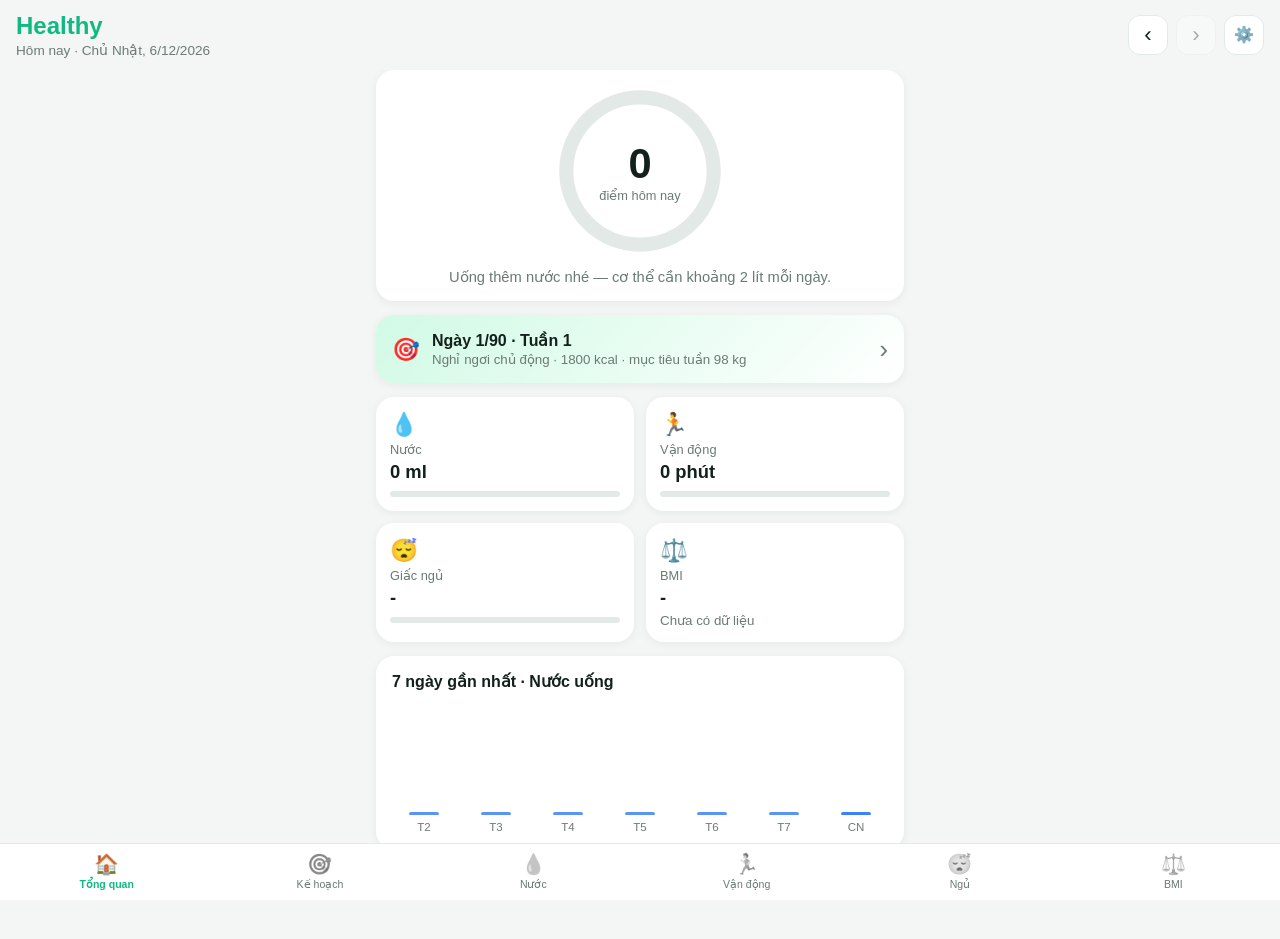
==== index.html @ bb2e5ca6 "Đồng bộ Google Sheets và sửa lỗi tab Kế hoạch trống do cache - Thêm js/sync.js: tự gửi dữ liệu từng " ====
<!doctype html>
<html lang="vi">
<head>
  <meta charset="utf-8">
  <meta name="viewport" content="width=device-width, initial-scale=1, viewport-fit=cover">
  <meta name="theme-color" content="#10b981">
  <meta name="description" content="Healthy - theo dõi nước uống, cân nặng, vận động và giấc ngủ mỗi ngày">
  <meta name="apple-mobile-web-app-capable" content="yes">
  <meta name="apple-mobile-web-app-status-bar-style" content="default">
  <meta name="apple-mobile-web-app-title" content="Healthy">
  <title>Healthy</title>
  <link rel="manifest" href="manifest.json">
  <link rel="icon" href="icons/icon.svg" type="image/svg+xml">
  <link rel="apple-touch-icon" href="icons/icon-192.png">
  <link rel="stylesheet" href="css/style.css?v=3">
</head>
<body>
  <header class="topbar">
    <div>
      <h1>Healthy</h1>
      <p id="today-label" class="muted"></p>
    </div>
    <div class="date-nav">
      <button class="icon-btn" id="prev-day" aria-label="Ngày trước">‹</button>
      <button class="icon-btn" id="next-day" aria-label="Ngày sau">›</button>
      <button class="icon-btn small-icon" data-go="settings" aria-label="Cài đặt">⚙️</button>
    </div>
  </header>

  <main>
    <!-- Tổng quan -->
    <section class="view active" id="view-home">
      <div class="card hero">
        <div class="ring-wrap">
          <svg viewBox="0 0 120 120" class="ring">
            <circle cx="60" cy="60" r="52" class="ring-bg"/>
            <circle cx="60" cy="60" r="52" class="ring-fg" id="score-ring"/>
          </svg>
          <div class="ring-text">
            <strong id="score-value">0</strong>
            <span>điểm hôm nay</span>
          </div>
        </div>
        <p id="score-tip" class="tip"></p>
      </div>

      <button class="card plan-card" data-go="plan">
        <span class="stat-icon">🎯</span>
        <div>
          <strong id="home-plan-title">Kế hoạch 90 ngày</strong>
          <small class="muted" id="home-plan-detail"></small>
        </div>
        <span class="chev">›</span>
      </button>

      <div class="grid">
        <button class="stat" data-go="water">
          <span class="stat-icon">💧</span>
          <span class="stat-label">Nước</span>
          <strong id="home-water">0 ml</strong>
          <div class="bar"><i id="home-water-bar"></i></div>
        </button>
        <button class="stat" data-go="activity">
          <span class="stat-icon">🏃</span>
          <span class="stat-label">Vận động</span>
          <strong id="home-activity">0 phút</strong>
          <div class="bar"><i id="home-activity-bar"></i></div>
        </button>
        <button class="stat" data-go="sleep">
          <span class="stat-icon">😴</span>
          <span class="stat-label">Giấc ngủ</span>
          <strong id="home-sleep">-</strong>
          <div class="bar"><i id="home-sleep-bar"></i></div>
        </button>
        <button class="stat" data-go="weight">
          <span class="stat-icon">⚖️</span>
          <span class="stat-label">BMI</span>
          <strong id="home-bmi">-</strong>
          <small id="home-bmi-label" class="muted"></small>
        </button>
      </div>

      <div class="card">
        <h2>7 ngày gần nhất · Nước uống</h2>
        <div class="week" id="week-chart"></div>
      </div>
    </section>

    <!-- Kế hoạch 90 ngày -->
    <section class="view" id="view-plan">
      <div class="card plan-hero">
        <div class="plan-top">
          <div>
            <strong id="plan-header"></strong>
            <div class="muted small" id="plan-phase"></div>
          </div>
          <div class="plan-goal">
            <span class="muted small">Mục tiêu tuần</span>
            <strong id="plan-week-target"></strong>
          </div>
        </div>
        <div class="bar"><i id="plan-progress"></i></div>
        <div class="kpis">
          <div><strong id="plan-kcal"></strong><span>kcal/ngày</span></div>
          <div><strong id="plan-protein"></strong><span>đạm</span></div>
          <div><strong id="plan-steps"></strong><span>bước/ngày</span></div>
        </div>
        <p class="focus" id="plan-focus"></p>
        <p class="status" id="plan-status"></p>
      </div>

      <div class="seg">
        <button data-sub="today" class="active">Hôm nay</button>
        <button data-sub="menu">Thực đơn</button>
        <button data-sub="road">Lộ trình</button>
        <button data-sub="heel">Gót chân</button>
        <button data-sub="setup">Thiết lập</button>
      </div>

      <div class="sub" id="sub-today">
        <div class="card">
          <h2 id="plan-workout-title"></h2>
          <div id="plan-workout"></div>
        </div>
        <div class="card">
          <h2>Thực đơn hôm nay <span class="muted small" id="plan-menu-sum"></span></h2>
          <p class="muted small">Chạm vào bữa ăn để đánh dấu đã ăn.</p>
          <div id="plan-menu"></div>
        </div>
      </div>

      <div class="sub" id="sub-menu" hidden>
        <div class="card">
          <div class="chips" id="menu-days"></div>
          <p class="muted small" id="menu-week-sum"></p>
          <div id="menu-week"></div>
        </div>
        <div class="card">
          <h2>Mẹo ăn uống</h2>
          <ul class="tips">
            <li><strong>Đong cơm:</strong> 1 bát con vơi ≈ 100 g, 1 bát con đầy ≈ 150 g cơm chín. Lượng tinh bột tự giảm theo từng giai đoạn.</li>
            <li><strong>Đổi món tương đương (~23 g đạm):</strong> 100 g ức gà = 110 g thịt heo nạc = 150 g cá basa = 90 g cá ngừ hộp = 100 g tôm = 280 g đậu phụ.</li>
            <li><strong>Rau:</strong> ăn thoải mái, nên có rau trong mọi bữa chính để no lâu.</li>
            <li><strong>Cách nấu:</strong> luộc, hấp, kho nhạt, áp chảo ít dầu. Tránh chiên rán, mỡ, da gà, nước sốt ngọt.</li>
            <li><strong>Đồ uống:</strong> 2,5–3 lít nước/ngày. Trà, cà phê đen không đường được. Bỏ nước ngọt, trà sữa, bia rượu.</li>
            <li><strong>Muối:</strong> hạn chế nước chấm, mì gói, đồ hộp mặn — giúp giảm tích nước, cân nặng ổn định hơn.</li>
            <li><strong>Đói giữa bữa:</strong> dưa leo, cà chua, rau luộc, trà không đường.</li>
          </ul>
        </div>
      </div>

      <div class="sub" id="sub-road" hidden>
        <div class="card">
          <h2>Lộ trình cân nặng</h2>
          <canvas id="plan-chart" height="200"></canvas>
          <div class="legend small"><span><i class="dash"></i>Kế hoạch</span><span><i class="solid"></i>Thực tế</span></div>
        </div>
        <div class="card">
          <h2>Mục tiêu từng tuần</h2>
          <ul class="weeks" id="road-table"></ul>
        </div>
      </div>

      <div class="sub" id="sub-heel" hidden>
        <div class="card">
          <h2>Chăm sóc gót chân · mỗi ngày</h2>
          <p class="muted small">Làm buổi sáng khi vừa ngủ dậy và sau buổi tập. Chạm để đánh dấu.</p>
          <ul class="ex-list" id="heel-list"></ul>
        </div>
        <div class="card">
          <h2>Nguyên tắc khi bị viêm gót chân</h2>
          <ul class="tips">
            <li>Luôn đi giày/dép có đệm gót, kể cả trong nhà. Không đi chân đất trên sàn cứng.</li>
            <li>Không nhảy, không chạy trong 90 ngày này. Mọi bài cardio đều có một chân chạm sàn.</li>
            <li>Tập trên thảm. Đau ≤ 3/10 và sáng hôm sau không nặng hơn thì tiếp tục.</li>
            <li>Đau &gt; 3/10 hoặc sáng hôm sau đau hơn: giảm bước chân 30–50%, đổi bài đứng sang bài nằm/ngồi.</li>
            <li>Chườm đá 10–15 phút sau khi đi bộ nhiều.</li>
            <li>Giảm cân sẽ giảm tải cho gót chân — cơn đau thường đỡ dần theo cân nặng.</li>
            <li><strong>Đi khám</strong> nếu đau không đỡ sau 2–3 tuần, sưng nóng đỏ, tê bì hoặc đau cả khi nghỉ.</li>
          </ul>
        </div>
      </div>

      <div class="sub" id="sub-setup" hidden>
        <div class="card">
          <h2>Thông tin của bạn</h2>
          <form id="plan-form" class="form">
            <label>Ngày bắt đầu
              <input type="date" name="start" required>
            </label>
            <div class="row">
              <label>Giới tính
                <select name="sex"><option value="male">Nam</option><option value="female">Nữ</option></select>
              </label>
              <label>Tuổi
                <input type="number" name="age" min="15" max="90" inputmode="numeric" required>
              </label>
            </div>
            <div class="row">
              <label>Chiều cao (cm)
                <input type="number" name="height" min="120" max="230" step="0.1" inputmode="decimal" required>
              </label>
              <label>Cân lúc bắt đầu (kg)
                <input type="number" name="weight" min="35" max="300" step="0.1" inputmode="decimal" required>
              </label>
            </div>
            <label>Mục tiêu sau 90 ngày (kg)
              <input type="number" name="goal" min="35" max="300" step="0.1" inputmode="decimal" required>
            </label>
            <button class="btn primary block" type="submit">Cập nhật kế hoạch</button>
          </form>
        </div>
        <div class="card">
          <h2>Chỉ số tính toán</h2>
          <ul class="list" id="plan-calc"></ul>
          <p class="warn" id="plan-pace-warn" hidden>⚠️ Mục tiêu này cần giảm hơn 1,2% cân nặng mỗi tuần. Calo sẽ không xuống dưới mức an toàn, nên có thể không đạt kịp — hãy chọn mục tiêu thực tế hơn.</p>
        </div>
        <div class="card">
          <h2>An toàn</h2>
          <ul class="tips">
            <li>Nên kiểm tra sức khỏe trước khi bắt đầu (huyết áp, đường huyết, mỡ máu).</li>
            <li>Không ăn dưới 1.500 kcal (nam) / 1.200 kcal (nữ) khi không có bác sĩ theo dõi — dễ mất cơ, mệt, rụng tóc và tăng nguy cơ sỏi mật.</li>
            <li>Dừng tập và đi khám nếu đau ngực, chóng mặt, khó thở bất thường hoặc tim đập loạn.</li>
            <li>2 tuần đầu thường giảm nhanh 2–4 kg (chủ yếu là nước) — sau đó chậm lại là bình thường.</li>
          </ul>
        </div>
      </div>
    </section>

    <!-- Nước -->
    <section class="view" id="view-water">
      <div class="card center">
        <div class="glass">
          <div class="glass-fill" id="glass-fill"></div>
          <div class="glass-text">
            <strong id="water-total">0</strong>
            <span>/ <span id="water-goal">2000</span> ml</span>
          </div>
        </div>
        <div class="btn-row">
          <button class="btn" data-water="150">+150 ml</button>
          <button class="btn primary" data-water="250">+250 ml</button>
          <button class="btn" data-water="500">+500 ml</button>
        </div>
        <button class="btn ghost" id="water-undo">Hoàn tác lần cuối</button>
      </div>
      <div class="card">
        <h2>Lịch sử hôm nay</h2>
        <ul class="list" id="water-log"></ul>
      </div>
    </section>

    <!-- Vận động -->
    <section class="view" id="view-activity">
      <div class="card">
        <h2>Thêm hoạt động</h2>
        <form id="activity-form" class="form">
          <label>Loại
            <select name="type" id="activity-type">
              <option value="walk" data-met="3.5">🚶 Đi bộ</option>
              <option value="run" data-met="8">🏃 Chạy bộ</option>
              <option value="bike" data-met="6">🚴 Đạp xe</option>
              <option value="swim" data-met="7">🏊 Bơi</option>
              <option value="yoga" data-met="2.5">🧘 Yoga</option>
              <option value="gym" data-met="5">🏋️ Tập gym</option>
              <option value="home" data-met="5">🔥 Tập tại nhà</option>
            </select>
          </label>
          <label>Thời gian (phút)
            <input type="number" name="minutes" min="1" max="600" value="30" inputmode="numeric" required>
          </label>
          <button class="btn primary block" type="submit">Lưu hoạt động</button>
        </form>
      </div>
      <div class="card">
        <h2>Hôm nay <span class="muted" id="activity-summary"></span></h2>
        <ul class="list" id="activity-log"></ul>
      </div>
    </section>

    <!-- Giấc ngủ -->
    <section class="view" id="view-sleep">
      <div class="card">
        <h2>Giấc ngủ đêm qua</h2>
        <form id="sleep-form" class="form">
          <div class="row">
            <label>Đi ngủ
              <input type="time" name="bed" value="23:00" required>
            </label>
            <label>Thức dậy
              <input type="time" name="wake" value="06:30" required>
            </label>
          </div>
          <label>Chất lượng
            <div class="quality" id="sleep-quality">
              <button type="button" data-q="1">😫</button>
              <button type="button" data-q="2">😕</button>
              <button type="button" data-q="3" class="on">😐</button>
              <button type="button" data-q="4">🙂</button>
              <button type="button" data-q="5">😄</button>
            </div>
          </label>
          <button class="btn primary block" type="submit">Lưu giấc ngủ</button>
        </form>
        <p class="tip" id="sleep-result"></p>
      </div>
    </section>

    <!-- Cân nặng -->
    <section class="view" id="view-weight">
      <div class="card">
        <h2>Cân nặng & BMI</h2>
        <form id="weight-form" class="form">
          <div class="row">
            <label>Chiều cao (cm)
              <input type="number" name="height" min="80" max="250" step="0.1" inputmode="decimal" required>
            </label>
            <label>Cân nặng (kg)
              <input type="number" name="weight" min="20" max="300" step="0.1" inputmode="decimal" required>
            </label>
          </div>
          <button class="btn primary block" type="submit">Lưu hôm nay</button>
        </form>
        <div class="bmi-box" id="bmi-box" hidden>
          <strong id="bmi-value"></strong>
          <span id="bmi-label"></span>
          <div class="bmi-scale"><i id="bmi-marker"></i></div>
          <div class="bmi-legend"><span>Gầy</span><span>Bình thường</span><span>Thừa cân</span><span>Béo phì</span></div>
        </div>
      </div>
      <div class="card">
        <h2>Biểu đồ cân nặng</h2>
        <canvas id="weight-chart" height="180"></canvas>
        <p class="muted small" id="weight-empty">Chưa có dữ liệu. Hãy lưu cân nặng đầu tiên.</p>
      </div>
    </section>

    <!-- Cài đặt -->
    <section class="view" id="view-settings">
      <div class="card">
        <h2>Mục tiêu mỗi ngày</h2>
        <form id="settings-form" class="form">
          <label>Nước uống (ml)
            <input type="number" name="waterGoal" min="500" max="6000" step="50" inputmode="numeric">
          </label>
          <label>Vận động (phút)
            <input type="number" name="activityGoal" min="5" max="300" inputmode="numeric">
          </label>
          <label>Giấc ngủ (giờ)
            <input type="number" name="sleepGoal" min="4" max="12" step="0.5" inputmode="decimal">
          </label>
          <button class="btn primary block" type="submit">Lưu mục tiêu</button>
        </form>
      </div>
      <div class="card">
        <h2>Google Sheets</h2>
        <p class="muted small">Tự động ghi dữ liệu mỗi ngày (cân nặng, nước, vận động, giấc ngủ, kế hoạch) vào Google Sheet của bạn.</p>
        <form id="sync-form" class="form">
          <label>URL Web App (Apps Script)
            <input type="url" name="url" placeholder="https://script.google.com/macros/s/…/exec" autocomplete="off">
          </label>
          <label>Mã bảo mật
            <input type="text" name="token" autocomplete="off" autocapitalize="off" spellcheck="false">
          </label>
          <label class="inline"><input type="checkbox" name="auto" checked> Tự động đồng bộ khi có thay đổi</label>
          <button class="btn primary block" type="submit">Lưu &amp; kiểm tra kết nối</button>
        </form>
        <div class="btn-row sync-actions" id="sync-actions" hidden>
          <button class="btn" id="sync-all">Đồng bộ toàn bộ</button>
          <button class="btn ghost" id="sync-off">Ngắt kết nối</button>
        </div>
        <p class="status" id="sync-status"></p>
      </div>
      <div class="card">
        <h2>Dữ liệu</h2>
        <p class="muted small">Dữ liệu chỉ lưu trên trình duyệt của thiết bị này.</p>
        <div class="btn-row">
          <button class="btn" id="export-btn">Xuất JSON</button>
          <label class="btn">Nhập JSON<input type="file" id="import-file" accept="application/json" hidden></label>
          <button class="btn danger" id="reset-btn">Xóa hết</button>
        </div>
      </div>
    </section>
  </main>

  <nav class="tabbar">
    <button data-go="home" class="active"><span>🏠</span>Tổng quan</button>
    <button data-go="plan"><span>🎯</span>Kế hoạch</button>
    <button data-go="water"><span>💧</span>Nước</button>
    <button data-go="activity"><span>🏃</span>Vận động</button>
    <button data-go="sleep"><span>😴</span>Ngủ</button>
    <button data-go="weight"><span>⚖️</span>BMI</button>
  </nav>

  <div class="toast" id="toast"></div>

  <script src="js/plan-data.js?v=3"></script>
  <script src="js/app.js?v=3"></script>
  <script src="js/plan.js?v=3"></script>
  <script src="js/sync.js?v=3"></script>
</body>
</html>
---- css/style.css ----
:root {
  --bg: #f3f6f5;
  --card: #ffffff;
  --text: #13201b;
  --muted: #6b7a74;
  --line: #e3e9e6;
  --primary: #10b981;
  --primary-soft: #d1fae5;
  --water: #3b82f6;
  --danger: #ef4444;
  --shadow: 0 2px 10px rgba(15, 40, 30, .06);
  --radius: 18px;
  color-scheme: light;
}

@media (prefers-color-scheme: dark) {
  :root {
    --bg: #0d1412;
    --card: #17211e;
    --text: #e8f0ec;
    --muted: #8fa29a;
    --line: #26332f;
    --primary-soft: #0f3a2c;
    --shadow: none;
    color-scheme: dark;
  }
}

* { box-sizing: border-box; -webkit-tap-highlight-color: transparent; }

html, body { margin: 0; }

body {
  font-family: -apple-system, BlinkMacSystemFont, "Segoe UI", Roboto, "Helvetica Neue", Arial, sans-serif;
  background: var(--bg);
  color: var(--text);
  min-height: 100vh;
  padding-bottom: calc(76px + env(safe-area-inset-bottom));
}

h1 { margin: 0; font-size: 1.5rem; color: var(--primary); }
h2 { margin: 0 0 12px; font-size: 1rem; }
.muted { color: var(--muted); }
.small { font-size: .85rem; }

.topbar {
  position: sticky; top: 0; z-index: 5;
  display: flex; justify-content: space-between; align-items: center;
  padding: calc(12px + env(safe-area-inset-top)) 16px 12px;
  background: var(--bg);
}
.topbar p { margin: 2px 0 0; font-size: .85rem; }
.date-nav { display: flex; gap: 8px; }
.icon-btn {
  width: 40px; height: 40px; border-radius: 12px; border: 1px solid var(--line);
  background: var(--card); color: var(--text); font-size: 1.4rem; line-height: 1; cursor: pointer;
}
.icon-btn:disabled { opacity: .35; }

main { max-width: 560px; margin: 0 auto; padding: 0 16px; }

.view { display: none; animation: fade .2s ease; }
.view.active { display: block; }
@keyframes fade { from { opacity: 0; transform: translateY(4px); } to { opacity: 1; transform: none; } }

.card {
  background: var(--card); border-radius: var(--radius); padding: 16px;
  margin-bottom: 14px; box-shadow: var(--shadow);
}
.center { text-align: center; }

/* Hero ring */
.hero { display: flex; flex-direction: column; align-items: center; }
.ring-wrap { position: relative; width: 170px; height: 170px; }
.ring { width: 100%; height: 100%; transform: rotate(-90deg); }
.ring circle { fill: none; stroke-width: 10; stroke-linecap: round; }
.ring-bg { stroke: var(--line); }
.ring-fg { stroke: var(--primary); stroke-dasharray: 326.7; stroke-dashoffset: 326.7; transition: stroke-dashoffset .6s ease; }
.ring-text { position: absolute; inset: 0; display: flex; flex-direction: column; align-items: center; justify-content: center; }
.ring-text strong { font-size: 2.6rem; }
.ring-text span { font-size: .8rem; color: var(--muted); }
.tip { margin: 12px 0 0; text-align: center; color: var(--muted); font-size: .92rem; }

/* Stats grid */
.grid { display: grid; grid-template-columns: 1fr 1fr; gap: 12px; margin-bottom: 14px; }
.stat {
  display: flex; flex-direction: column; align-items: flex-start; gap: 4px; text-align: left;
  background: var(--card); color: var(--text); border: 0; border-radius: var(--radius);
  padding: 14px; box-shadow: var(--shadow); font: inherit; cursor: pointer;
}
.stat-icon { font-size: 1.4rem; }
.stat-label { font-size: .8rem; color: var(--muted); }
.stat strong { font-size: 1.15rem; }
.bar { width: 100%; height: 6px; background: var(--line); border-radius: 6px; overflow: hidden; margin-top: 4px; }
.bar i { display: block; height: 100%; width: 0; background: var(--primary); border-radius: 6px; transition: width .5s ease; }
#home-water-bar { background: var(--water); }

/* Week chart */
.week { display: flex; align-items: flex-end; gap: 8px; height: 130px; }
.week .col { flex: 1; display: flex; flex-direction: column; align-items: center; gap: 6px; height: 100%; justify-content: flex-end; }
.week .col i { width: 100%; max-width: 30px; background: var(--water); opacity: .85; border-radius: 6px 6px 3px 3px; min-height: 3px; transition: height .5s ease; }
.week .col.today i { opacity: 1; }
.week .col span { font-size: .72rem; color: var(--muted); }
.week .col.goal i { background: var(--primary); }

/* Water glass */
.glass {
  position: relative; width: 150px; height: 200px; margin: 6px auto 18px;
  border: 4px solid var(--water); border-top: 0; border-radius: 0 0 26px 26px; overflow: hidden;
}
.glass-fill {
  position: absolute; bottom: 0; left: 0; right: 0; height: 0;
  background: linear-gradient(180deg, #60a5fa, var(--water)); transition: height .6s ease;
}
.glass-text { position: absolute; inset: 0; display: flex; flex-direction: column; align-items: center; justify-content: center; }
.glass-text strong { font-size: 2rem; }
.glass-text span { font-size: .85rem; }

/* Buttons & forms */
.btn-row { display: flex; gap: 8px; justify-content: center; flex-wrap: wrap; margin-bottom: 10px; }
.btn {
  border: 1px solid var(--line); background: var(--card); color: var(--text);
  padding: 12px 16px; border-radius: 14px; font: inherit; font-weight: 600; cursor: pointer;
}
.btn:active { transform: scale(.97); }
.btn.primary { background: var(--primary); border-color: var(--primary); color: #fff; }
.btn.danger { color: var(--danger); }
.btn.ghost { border: 0; background: none; color: var(--muted); font-weight: 500; }
.btn.block { width: 100%; }

.form { display: flex; flex-direction: column; gap: 12px; }
.form label { display: flex; flex-direction: column; gap: 6px; font-size: .85rem; color: var(--muted); flex: 1; }
.form .row { display: flex; gap: 12px; }
input, select {
  width: 100%; padding: 12px; border-radius: 12px; border: 1px solid var(--line);
  background: var(--bg); color: var(--text); font: inherit; font-size: 16px;
}
input:focus, select:focus { outline: 2px solid var(--primary); outline-offset: 0; }

.quality { display: flex; justify-content: space-between; gap: 6px; }
.quality button {
  flex: 1; font-size: 1.6rem; padding: 8px 0; border-radius: 12px;
  border: 1px solid var(--line); background: var(--bg); cursor: pointer; filter: grayscale(1); opacity: .6;
}
.quality button.on { filter: none; opacity: 1; border-color: var(--primary); background: var(--primary-soft); }

/* Lists */
.list { list-style: none; margin: 0; padding: 0; }
.list li { display: flex; justify-content: space-between; align-items: center; padding: 10px 0; border-bottom: 1px solid var(--line); }
.list li:last-child { border-bottom: 0; }
.list .del { border: 0; background: none; color: var(--muted); font-size: 1.1rem; cursor: pointer; padding: 4px 8px; }
.list .empty { color: var(--muted); justify-content: center; }

/* BMI */
.bmi-box { margin-top: 16px; text-align: center; }
.bmi-box strong { font-size: 2.2rem; display: block; }
.bmi-scale {
  position: relative; height: 10px; border-radius: 10px; margin: 12px 0 6px;
  background: linear-gradient(90deg, #60a5fa 0 22%, #10b981 22% 50%, #f59e0b 50% 72%, #ef4444 72%);
}
.bmi-scale i {
  position: absolute; top: -5px; width: 4px; height: 20px; background: var(--text);
  border-radius: 2px; transform: translateX(-50%); transition: left .5s ease;
}
.bmi-legend { display: flex; justify-content: space-between; font-size: .72rem; color: var(--muted); }

canvas { width: 100%; display: block; }

/* Tab bar */
.tabbar {
  position: fixed; bottom: 0; left: 0; right: 0; z-index: 10;
  display: flex; background: var(--card); border-top: 1px solid var(--line);
  padding-bottom: env(safe-area-inset-bottom);
}
.tabbar button {
  flex: 1; display: flex; flex-direction: column; align-items: center; gap: 2px;
  padding: 8px 0 10px; border: 0; background: none; color: var(--muted);
  font: inherit; font-size: .66rem; cursor: pointer;
}
.tabbar button span { font-size: 1.25rem; filter: grayscale(1); opacity: .7; }
.tabbar button.active { color: var(--primary); font-weight: 600; }
.tabbar button.active span { filter: none; opacity: 1; }

/* Toast */
.toast {
  position: fixed; left: 50%; bottom: calc(90px + env(safe-area-inset-bottom));
  transform: translateX(-50%) translateY(20px); opacity: 0; pointer-events: none;
  background: var(--text); color: var(--bg); padding: 10px 18px; border-radius: 999px;
  font-size: .9rem; transition: all .25s ease; z-index: 20; white-space: nowrap;
}
.toast.show { opacity: 1; transform: translateX(-50%) translateY(0); }

/* ---------- Kế hoạch 90 ngày ---------- */
.icon-btn.small-icon { font-size: 1rem; }

.plan-card {
  width: 100%; display: flex; align-items: center; gap: 12px; text-align: left;
  border: 0; font: inherit; color: var(--text); cursor: pointer;
  background: linear-gradient(135deg, var(--primary-soft), var(--card));
}
.plan-card div { flex: 1; display: flex; flex-direction: column; gap: 2px; }
.plan-card .chev { font-size: 1.6rem; color: var(--muted); }

.plan-top { display: flex; justify-content: space-between; align-items: flex-start; gap: 12px; margin-bottom: 10px; }
.plan-top strong { font-size: 1.1rem; }
.plan-goal { text-align: right; display: flex; flex-direction: column; }
.plan-goal strong { color: var(--primary); font-size: 1.3rem; }
.kpis { display: grid; grid-template-columns: repeat(3, 1fr); gap: 8px; margin: 14px 0 4px; }
.kpis div { background: var(--bg); border-radius: 12px; padding: 10px 6px; text-align: center; display: flex; flex-direction: column; }
.kpis strong { font-size: 1.15rem; }
.kpis span { font-size: .72rem; color: var(--muted); }
.focus { margin: 12px 0 0; font-size: .9rem; }
.focus::before { content: '🎯 '; }
.status { margin: 10px 0 0; font-size: .88rem; padding: 10px 12px; border-radius: 12px; background: var(--primary-soft); }
.warn { margin: 12px 0 0; font-size: .85rem; padding: 10px 12px; border-radius: 12px; background: #fef3c7; color: #92400e; }

.seg {
  display: flex; gap: 4px; margin-bottom: 14px; padding: 4px; border-radius: 14px;
  background: var(--card); box-shadow: var(--shadow); overflow-x: auto; scrollbar-width: none;
}
.seg::-webkit-scrollbar { display: none; }
.seg button {
  flex: 1 0 auto; border: 0; background: none; color: var(--muted); font: inherit; font-size: .82rem;
  padding: 9px 10px; border-radius: 10px; cursor: pointer; white-space: nowrap;
}
.seg button.active { background: var(--primary); color: #fff; font-weight: 600; }

.block-title { font-size: .85rem; margin: 14px 0 6px; color: var(--primary); }
.ex-list { list-style: none; margin: 0 0 10px; padding: 0; }
.ex-list li {
  display: flex; gap: 10px; align-items: flex-start; padding: 10px 0;
  border-bottom: 1px solid var(--line); cursor: pointer;
}
.ex-list li:last-child { border-bottom: 0; }
.ex-body { flex: 1; min-width: 0; }
.ex-top { display: flex; justify-content: space-between; gap: 8px; }
.ex-top strong { font-size: .93rem; }
.dose { white-space: nowrap; font-size: .82rem; font-weight: 600; color: var(--primary); }
.ex-list small { display: block; margin-top: 3px; line-height: 1.35; }

.check {
  flex: none; width: 22px; height: 22px; border-radius: 7px; border: 2px solid var(--line);
  display: inline-flex; align-items: center; justify-content: center; margin-top: 1px;
}
.done > .check, .done .meal-head .check { background: var(--primary); border-color: var(--primary); }
.done > .check::after, .done .meal-head .check::after { content: '✓'; color: #fff; font-size: .8rem; font-weight: 700; }
.ex-list li.done .ex-top strong { text-decoration: line-through; color: var(--muted); }

.meal { border: 1px solid var(--line); border-radius: 14px; padding: 10px 12px; margin-bottom: 10px; }
.meal.done { border-color: var(--primary); background: var(--primary-soft); }
.meal-head { display: flex; align-items: center; gap: 8px; flex-wrap: wrap; }
.meal-head[data-meal] { cursor: pointer; }
.meal-head strong { flex: 1; }
.meal-head .muted { font-size: .8rem; }
.food-list { list-style: none; margin: 8px 0 0; padding: 0; font-size: .88rem; }
.food-list li { display: flex; justify-content: space-between; gap: 10px; padding: 3px 0; }
.food-list li span:last-child { white-space: nowrap; font-weight: 600; }

.chips { display: flex; gap: 6px; margin-bottom: 8px; }
.chips button {
  flex: 1; padding: 8px 0; border-radius: 10px; border: 1px solid var(--line);
  background: var(--bg); color: var(--text); font: inherit; font-size: .85rem; cursor: pointer;
}
.chips button.active { background: var(--primary); border-color: var(--primary); color: #fff; font-weight: 600; }

.tips { margin: 0; padding-left: 18px; font-size: .88rem; line-height: 1.5; }
.tips li { margin-bottom: 6px; }
.tip.left { text-align: left; }

.legend { display: flex; gap: 16px; justify-content: center; margin-top: 8px; color: var(--muted); }
.legend span { display: inline-flex; align-items: center; gap: 6px; }
.legend i { display: inline-block; width: 18px; height: 0; border-top: 2px dashed var(--muted); }
.legend i.solid { border-top: 3px solid var(--primary); }

.weeks { list-style: none; margin: 0; padding: 0; }
.weeks li { padding: 10px 12px; border-radius: 12px; margin-bottom: 6px; border: 1px solid var(--line); }
.weeks li.current { border-color: var(--primary); background: var(--primary-soft); }
.wk-head { display: flex; align-items: baseline; gap: 8px; }
.wk-head .wk-target { margin-left: auto; font-weight: 700; color: var(--primary); }
.wk-meta { margin: 2px 0 4px; }

/* Google Sheets */
.form label.inline { flex-direction: row; align-items: center; gap: 10px; color: var(--text); font-size: .9rem; }
.form label.inline input { width: 20px; height: 20px; accent-color: var(--primary); }
.sync-actions { margin-top: 10px; justify-content: flex-start; }
.warn a { color: inherit; font-weight: 700; }
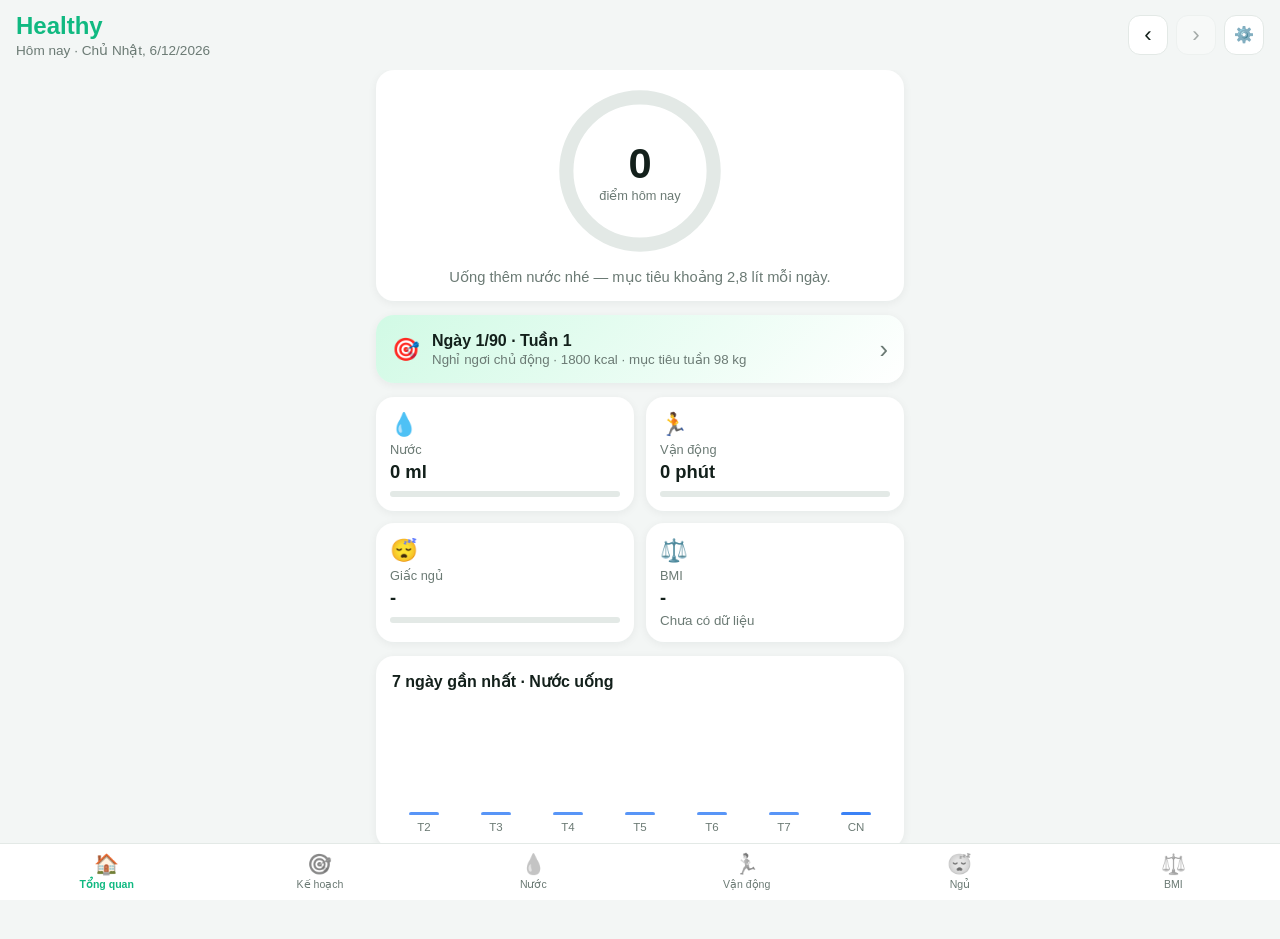
==== commit ca8db71f: "Bỏ mục tiêu bước chân, nước 2,8 L, sao lưu/khôi phục qua Google Sheets - Kế hoạch không còn bước châ" ====
--- a/index.html
+++ b/index.html
@@ -12,7 +12,7 @@
   <link rel="manifest" href="manifest.json">
   <link rel="icon" href="icons/icon.svg" type="image/svg+xml">
   <link rel="apple-touch-icon" href="icons/icon-192.png">
-  <link rel="stylesheet" href="css/style.css?v=3">
+  <link rel="stylesheet" href="css/style.css?v=9">
 </head>
 <body>
   <header class="topbar">
@@ -30,6 +30,15 @@
   <main>
     <!-- Tổng quan -->
     <section class="view active" id="view-home">
+      <div class="card banner" id="sync-banner" hidden></div>
+
+      <div class="card banner" id="install-hint" hidden>
+        <p id="install-text">📲 Cài Healthy lên màn hình chính để dùng như app và giữ dữ liệu an toàn.</p>
+        <div class="btn-row">
+          <button class="btn primary" id="install-btn" hidden>Cài đặt ứng dụng</button>
+          <button class="btn ghost" id="install-dismiss">Để sau</button>
+        </div>
+      </div>
       <div class="card hero">
         <div class="ring-wrap">
           <svg viewBox="0 0 120 120" class="ring">
@@ -103,7 +112,7 @@
         <div class="kpis">
           <div><strong id="plan-kcal"></strong><span>kcal/ngày</span></div>
           <div><strong id="plan-protein"></strong><span>đạm</span></div>
-          <div><strong id="plan-steps"></strong><span>bước/ngày</span></div>
+          <div><strong id="plan-sessions"></strong><span>buổi tập tuần này</span></div>
         </div>
         <p class="focus" id="plan-focus"></p>
         <p class="status" id="plan-status"></p>
@@ -112,6 +121,7 @@
       <div class="seg">
         <button data-sub="today" class="active">Hôm nay</button>
         <button data-sub="menu">Thực đơn</button>
+        <button data-sub="market">Đi chợ</button>
         <button data-sub="road">Lộ trình</button>
         <button data-sub="heel">Gót chân</button>
         <button data-sub="setup">Thiết lập</button>
@@ -149,6 +159,70 @@
         </div>
       </div>
 
+      <div class="sub" id="sub-market" hidden>
+        <div class="card">
+          <div class="trip-head">
+            <button class="icon-btn" id="trip-prev" aria-label="Chuyến trước">‹</button>
+            <div>
+              <strong id="trip-title"></strong>
+              <div class="muted small" id="trip-range"></div>
+            </div>
+            <button class="icon-btn" id="trip-next" aria-label="Chuyến sau">›</button>
+          </div>
+          <div class="kpis">
+            <div><strong id="trip-total"></strong><span>tiền đi chợ</span></div>
+            <div><strong id="trip-perday"></strong><span>mỗi ngày</span></div>
+            <div><strong id="trip-permeal"></strong><span>mỗi bữa (TB)</span></div>
+          </div>
+          <div class="trip-days" id="trip-days"></div>
+          <p class="muted small">Giá tham khảo Bách Hóa Xanh/Emart — có khuyến mãi thì sửa trong "Bảng giá" bên dưới.</p>
+        </div>
+
+        <div class="card">
+          <h2>Danh sách cần mua <span class="muted small" id="trip-count"></span></h2>
+          <div class="chips" id="trip-group">
+            <button data-group="store">Theo nơi mua</button>
+            <button data-group="cat">Theo nhóm hàng</button>
+          </div>
+          <p class="muted small">Đã cộng dồn thực đơn 3 ngày và làm tròn theo cách bán. Chạm để đánh dấu đã mua.</p>
+          <div id="trip-list"></div>
+        </div>
+
+        <div class="card" id="trip-extra-card" hidden>
+          <h2>Mua thêm giữa chừng</h2>
+          <p class="muted small">Đồ nhanh hỏng, không cấp đông được — mua đúng ngày ăn.</p>
+          <div id="trip-extra"></div>
+        </div>
+
+        <div class="card">
+          <h2>Đồ khô · kiểm tra ở nhà trước khi đi</h2>
+          <p class="muted small">Mua theo tháng; số tiền tính theo lượng dùng trong 3 ngày.</p>
+          <div id="trip-pantry"></div>
+        </div>
+
+        <div class="card">
+          <h2>Sau khi đi chợ về</h2>
+          <ul class="tips">
+            <li><strong>Chia phần ngay:</strong> thịt, cá chia theo từng bữa vào túi zip/hộp, ghi ngày ăn lên túi.</li>
+            <li><strong>Ngày 1–2:</strong> để ngăn mát. <strong>Ngày 3:</strong> cho ngăn đá.</li>
+            <li><strong>Rã đông:</strong> tối hôm trước chuyển túi từ ngăn đá xuống ngăn mát. Không rã đông ngoài nhiệt độ phòng, không cấp đông lại.</li>
+            <li><strong>Rau:</strong> nhặt bỏ lá úa, không rửa trước khi cất, bọc khăn giấy cho vào túi ở ngăn rau. Ăn rau lá trước, rau củ để sau.</li>
+            <li><strong>Trứng luộc sẵn:</strong> để cả vỏ ở ngăn mát được 5–7 ngày — tiện cho bữa sáng.</li>
+            <li><strong>Cơm:</strong> nấu 1 lần cho 2 bữa, để nguội rồi cất ngăn mát, dùng trong 24 giờ.</li>
+            <li><strong>Nấu sẵn:</strong> món đã nấu để ngăn mát tối đa 2 ngày; hâm thật nóng trước khi ăn.</li>
+          </ul>
+        </div>
+
+        <div class="card">
+          <details class="catalog">
+            <summary>Bảng giá & bảo quản thực phẩm</summary>
+            <p class="muted small">Ưu tiên hàng có ở Bách Hóa Xanh, Emart Phan Văn Trị, Chợ Bà Chiểu (khu Bình Thạnh). ★ = mức độ phổ biến. "g đạm/10k" = số gam đạm mua được với 10.000đ (càng cao càng rẻ). Sửa giá để app tính lại tiền.</p>
+            <div id="catalog-list"></div>
+            <button class="btn ghost block" id="price-reset">Khôi phục giá mặc định</button>
+          </details>
+        </div>
+      </div>
+
       <div class="sub" id="sub-road" hidden>
         <div class="card">
           <h2>Lộ trình cân nặng</h2>
@@ -173,8 +247,8 @@
             <li>Luôn đi giày/dép có đệm gót, kể cả trong nhà. Không đi chân đất trên sàn cứng.</li>
             <li>Không nhảy, không chạy trong 90 ngày này. Mọi bài cardio đều có một chân chạm sàn.</li>
             <li>Tập trên thảm. Đau ≤ 3/10 và sáng hôm sau không nặng hơn thì tiếp tục.</li>
-            <li>Đau &gt; 3/10 hoặc sáng hôm sau đau hơn: giảm bước chân 30–50%, đổi bài đứng sang bài nằm/ngồi.</li>
-            <li>Chườm đá 10–15 phút sau khi đi bộ nhiều.</li>
+            <li>Đau &gt; 3/10 hoặc sáng hôm sau đau hơn: giảm cường độ, đổi bài đứng sang bài nằm/ngồi.</li>
+            <li>Chườm đá 10–15 phút sau buổi tập nếu gót chân đau.</li>
             <li>Giảm cân sẽ giảm tải cho gót chân — cơn đau thường đỡ dần theo cân nặng.</li>
             <li><strong>Đi khám</strong> nếu đau không đỡ sau 2–3 tuần, sưng nóng đỏ, tê bì hoặc đau cả khi nghỉ.</li>
           </ul>
@@ -234,7 +308,7 @@
           <div class="glass-fill" id="glass-fill"></div>
           <div class="glass-text">
             <strong id="water-total">0</strong>
-            <span>/ <span id="water-goal">2000</span> ml</span>
+            <span>/ <span id="water-goal">2800</span> ml</span>
           </div>
         </div>
         <div class="btn-row">
@@ -354,7 +428,7 @@
       </div>
       <div class="card">
         <h2>Google Sheets</h2>
-        <p class="muted small">Tự động ghi dữ liệu mỗi ngày (cân nặng, nước, vận động, giấc ngủ, kế hoạch) vào Google Sheet của bạn.</p>
+        <p class="muted small">Tự động ghi dữ liệu mỗi ngày vào Google Sheet và giữ một bản sao lưu đầy đủ — đổi máy hay xóa trình duyệt vẫn khôi phục được.</p>
         <form id="sync-form" class="form">
           <label>URL Web App (Apps Script)
             <input type="url" name="url" placeholder="https://script.google.com/macros/s/…/exec" autocomplete="off">
@@ -367,6 +441,7 @@
         </form>
         <div class="btn-row sync-actions" id="sync-actions" hidden>
           <button class="btn" id="sync-all">Đồng bộ toàn bộ</button>
+          <button class="btn" id="sync-restore">Khôi phục từ Sheets</button>
           <button class="btn ghost" id="sync-off">Ngắt kết nối</button>
         </div>
         <p class="status" id="sync-status"></p>
@@ -394,9 +469,10 @@
 
   <div class="toast" id="toast"></div>
 
-  <script src="js/plan-data.js?v=3"></script>
-  <script src="js/app.js?v=3"></script>
-  <script src="js/plan.js?v=3"></script>
-  <script src="js/sync.js?v=3"></script>
+  <script src="js/plan-data.js?v=9"></script>
+  <script src="js/app.js?v=9"></script>
+  <script src="js/plan.js?v=9"></script>
+  <script src="js/market.js?v=9"></script>
+  <script src="js/sync.js?v=9"></script>
 </body>
 </html>
--- a/css/style.css
+++ b/css/style.css
@@ -284,3 +284,37 @@
 .form label.inline input { width: 20px; height: 20px; accent-color: var(--primary); }
 .sync-actions { margin-top: 10px; justify-content: flex-start; }
 .warn a { color: inherit; font-weight: 700; }
+
+/* ---------- Đi chợ ---------- */
+.price { color: #b45309; font-weight: 600; white-space: nowrap; }
+@media (prefers-color-scheme: dark) { .price { color: #fbbf24; } }
+.trip-head { display: flex; align-items: center; justify-content: space-between; gap: 10px; text-align: center; }
+.trip-head > div { flex: 1; }
+.trip-days { display: flex; flex-direction: column; gap: 6px; margin: 10px 0 6px; }
+.trip-day { background: var(--bg); border-radius: 12px; padding: 8px 12px; }
+.trip-day-head { display: flex; justify-content: space-between; }
+.buy-meta { display: flex; justify-content: space-between; gap: 8px; margin-top: 3px; }
+.buy-meta small { margin-top: 0 !important; }
+.ex-list li.done .price { color: var(--muted); }
+
+.catalog summary { font-weight: 700; cursor: pointer; padding: 2px 0; list-style-position: inside; }
+.catalog[open] summary { margin-bottom: 8px; }
+.cat-list { list-style: none; margin: 0 0 8px; padding: 0; }
+.cat-list li { display: flex; flex-direction: column; gap: 3px; padding: 10px 0; border-bottom: 1px solid var(--line); font-size: .85rem; }
+.cat-list li:last-child { border-bottom: 0; }
+.cat-top { display: flex; align-items: center; gap: 8px; flex-wrap: wrap; }
+.cat-top strong { font-size: .93rem; }
+.stars { color: #f59e0b; font-size: .8rem; letter-spacing: 1px; }
+.tag { margin-left: auto; font-size: .7rem; padding: 2px 8px; border-radius: 999px; background: var(--bg); color: var(--muted); }
+.tag.on { background: var(--primary-soft); color: var(--primary); font-weight: 600; }
+.cat-price { display: flex; align-items: center; gap: 8px; }
+.cat-price input { width: 130px; padding: 8px 10px; }
+.group-note { margin: -2px 0 4px; }
+#trip-group { margin: 4px 0 8px; }
+
+/* Thông báo đầu trang */
+.banner { border: 1px solid var(--primary); background: var(--primary-soft); }
+.banner p { margin: 0 0 10px; font-size: .9rem; }
+.banner .btn-row { justify-content: flex-start; margin: 0; }
+
+#sync-status { white-space: pre-line; }
